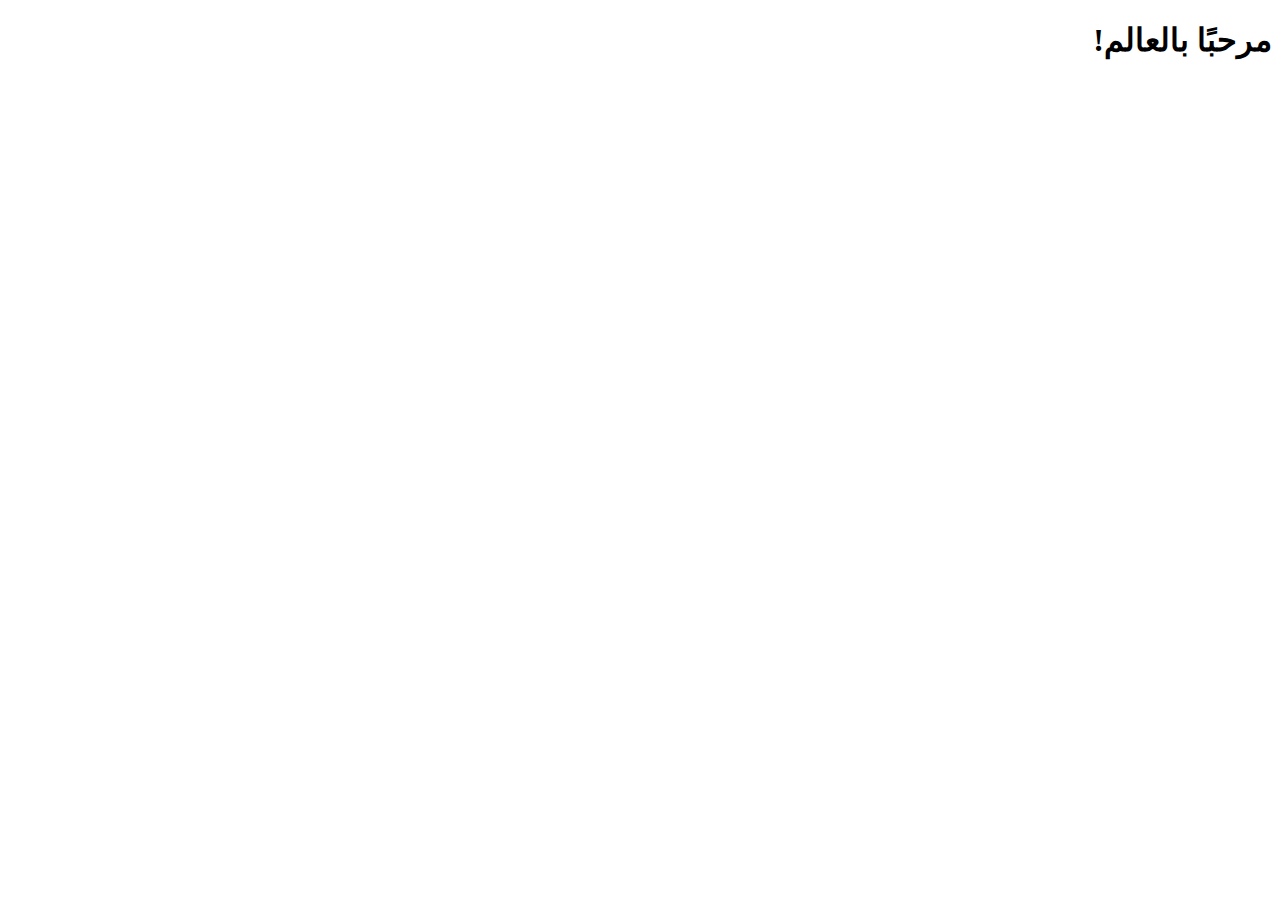
==== index.html @ bf91be65 "Initial commit" ====
<!doctype html>
<html lang="ar" dir="rtl">

<head>
    <!-- Required meta tags -->
    <meta charset="utf-8">
    <meta name="viewport" content="width=device-width, initial-scale=1">

    <!-- Bootstrap CSS -->
    <link rel="stylesheet" href="https://cdn.jsdelivr.net/npm/bootstrap@5.3.1/dist/css/bootstrap.rtl.min.css"
        integrity="sha384-PRrgQVJ8NNHGieOA1grGdCTIt4h21CzJs6SnWH4YMQ6G5F5+IEzOHz67L4SQaF0o" crossorigin="anonymous">

    <title>مرحبًا بالعالم!</title>
</head>

<body>
    <h1>مرحبًا بالعالم!</h1>

    <!-- Optional JavaScript; choose one of the two! -->

    <!-- Option 1: Bootstrap Bundle with Popper -->
    <script src="https://cdn.jsdelivr.net/npm/bootstrap@5.3.1/dist/js/bootstrap.bundle.min.js"
        integrity="sha384-HwwvtgBNo3bZJJLYd8oVXjrBZt8cqVSpeBNS5n7C8IVInixGAoxmnlMuBnhbgrkm"
        crossorigin="anonymous"></script>

    <!-- Option 2: Separate Popper and Bootstrap JS -->
    <!--
    <script src="https://cdn.jsdelivr.net/npm/@popperjs/core@2.11.8/dist/umd/popper.min.js" integrity="sha384-I7E8VVD/ismYTF4hNIPjVp/Zjvgyol6VFvRkX/vR+Vc4jQkC+hVqc2pM8ODewa9r" crossorigin="anonymous"></script>
    <script src="https://cdn.jsdelivr.net/npm/bootstrap@5.3.1/dist/js/bootstrap.min.js" integrity="sha384-Rx+T1VzGupg4BHQYs2gCW9It+akI2MM/mndMCy36UVfodzcJcF0GGLxZIzObiEfa" crossorigin="anonymous"></script>
    -->
</body>

</html>
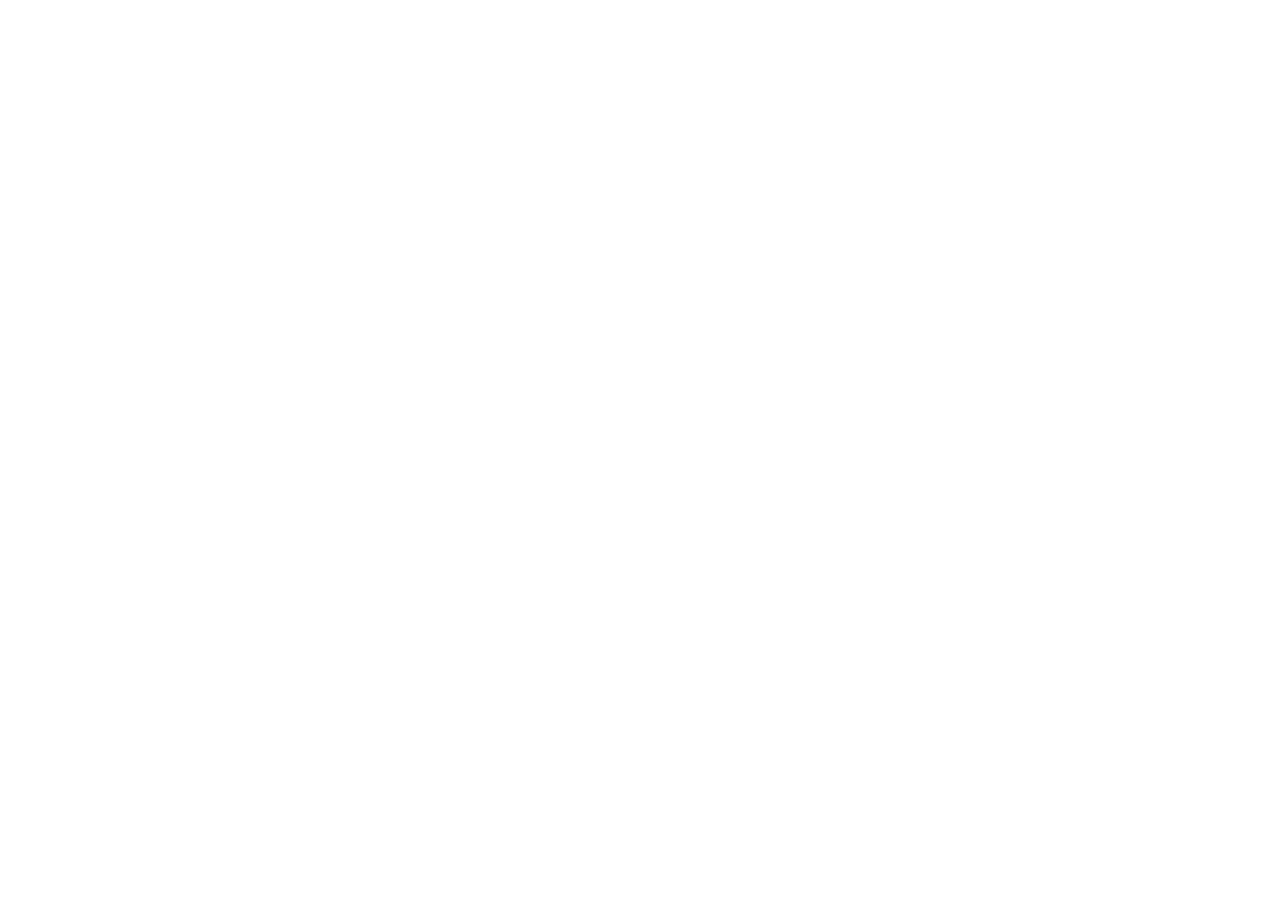
==== commit 35f7dd7f: "Update index.html" ====
--- a/index.html
+++ b/index.html
@@ -10,24 +10,13 @@
     <link rel="stylesheet" href="https://cdn.jsdelivr.net/npm/bootstrap@5.3.1/dist/css/bootstrap.rtl.min.css"
         integrity="sha384-PRrgQVJ8NNHGieOA1grGdCTIt4h21CzJs6SnWH4YMQ6G5F5+IEzOHz67L4SQaF0o" crossorigin="anonymous">
 
-    <title>مرحبًا بالعالم!</title>
+    <title>Korsatko</title>
 </head>
 
 <body>
-    <h1>مرحبًا بالعالم!</h1>
-
-    <!-- Optional JavaScript; choose one of the two! -->
-
-    <!-- Option 1: Bootstrap Bundle with Popper -->
     <script src="https://cdn.jsdelivr.net/npm/bootstrap@5.3.1/dist/js/bootstrap.bundle.min.js"
         integrity="sha384-HwwvtgBNo3bZJJLYd8oVXjrBZt8cqVSpeBNS5n7C8IVInixGAoxmnlMuBnhbgrkm"
         crossorigin="anonymous"></script>
-
-    <!-- Option 2: Separate Popper and Bootstrap JS -->
-    <!--
-    <script src="https://cdn.jsdelivr.net/npm/@popperjs/core@2.11.8/dist/umd/popper.min.js" integrity="sha384-I7E8VVD/ismYTF4hNIPjVp/Zjvgyol6VFvRkX/vR+Vc4jQkC+hVqc2pM8ODewa9r" crossorigin="anonymous"></script>
-    <script src="https://cdn.jsdelivr.net/npm/bootstrap@5.3.1/dist/js/bootstrap.min.js" integrity="sha384-Rx+T1VzGupg4BHQYs2gCW9It+akI2MM/mndMCy36UVfodzcJcF0GGLxZIzObiEfa" crossorigin="anonymous"></script>
-    -->
 </body>
 
 </html>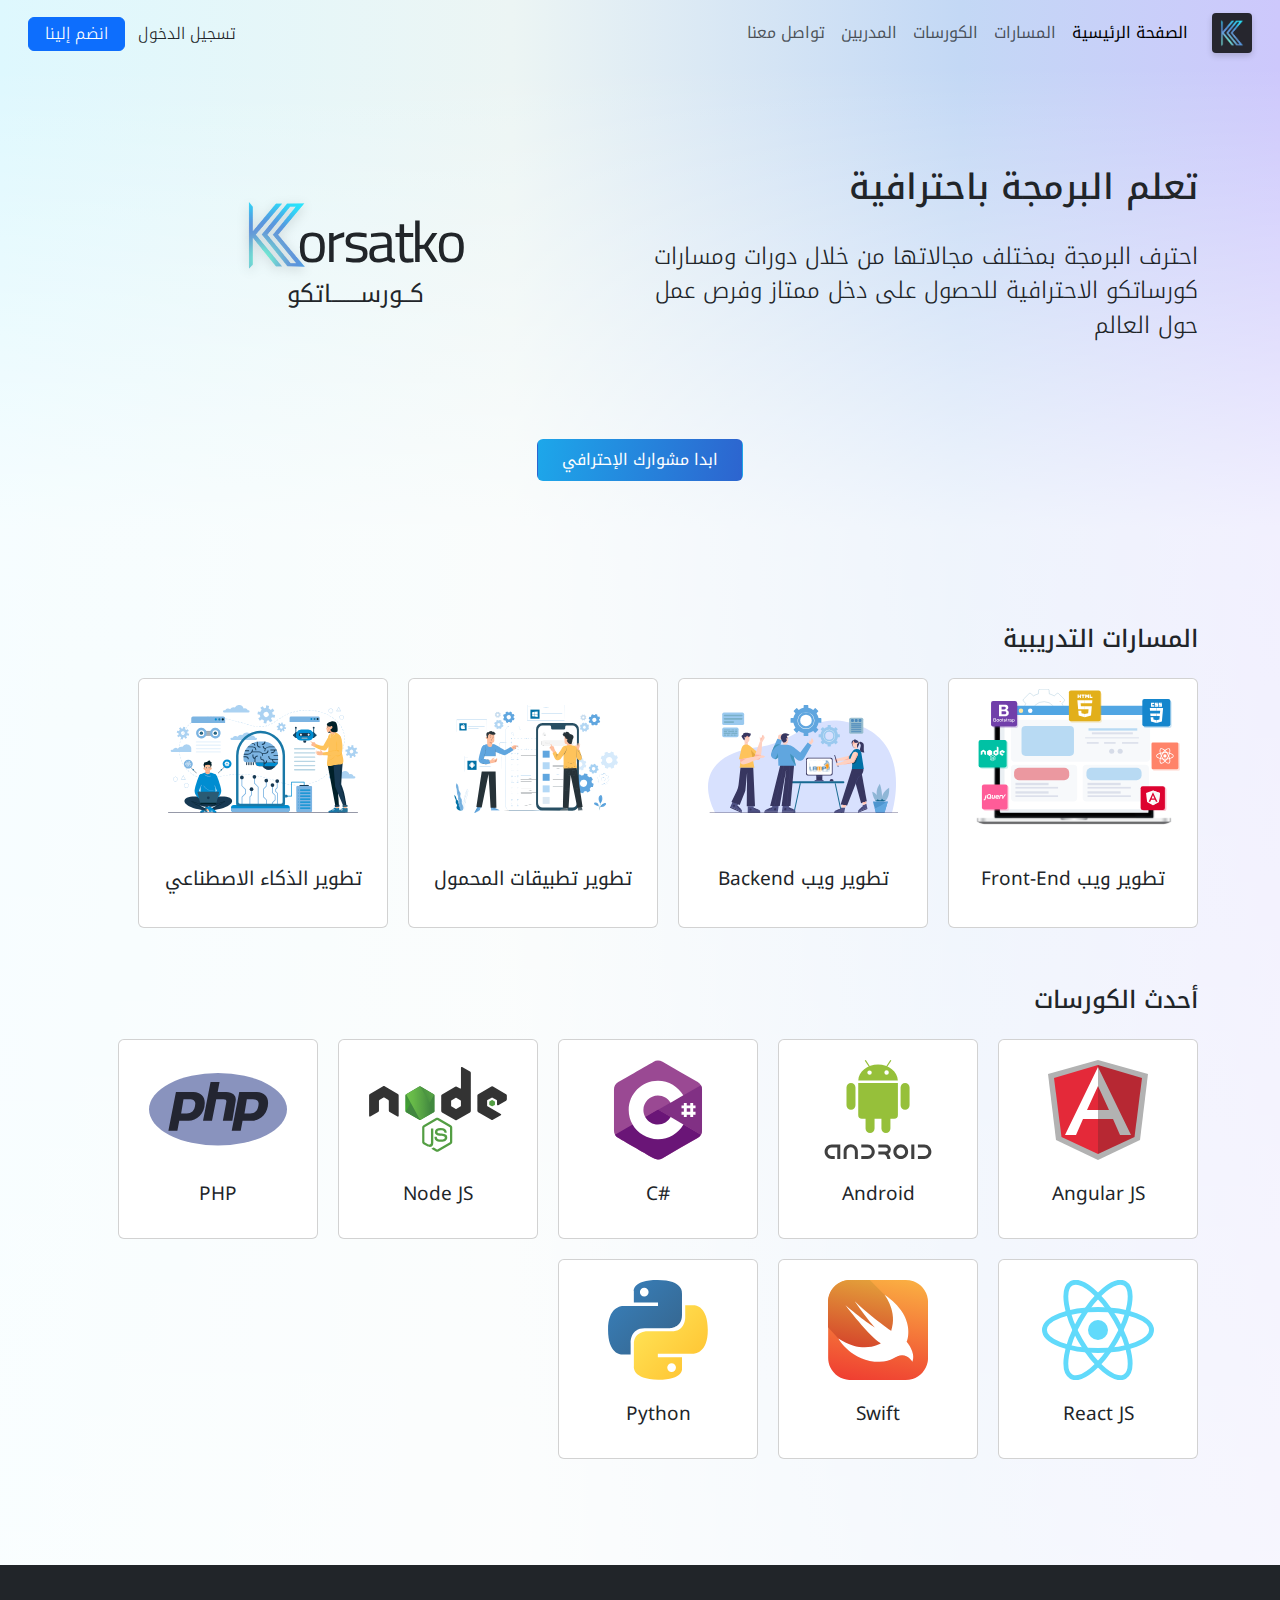
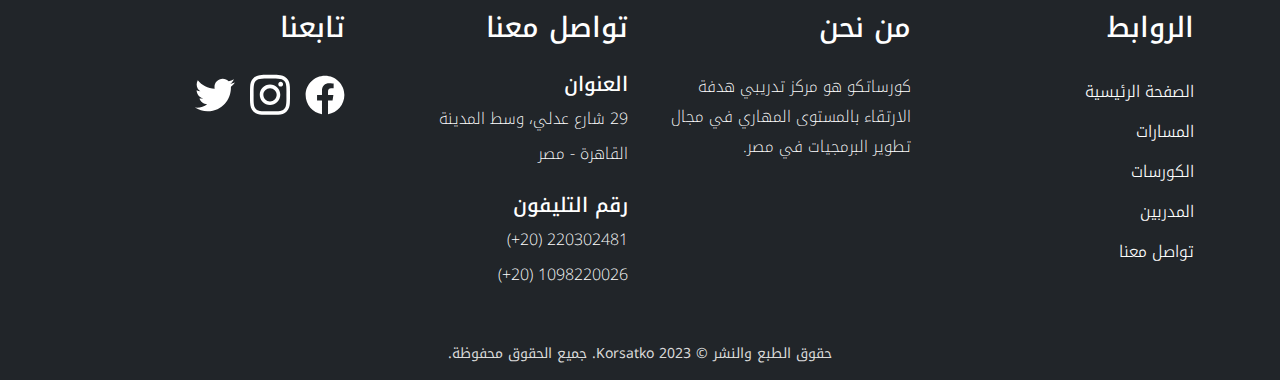
==== commit 5e7f37cc: "Landing page" ====
--- a/index.html
+++ b/index.html
@@ -2,21 +2,360 @@
 <html lang="ar" dir="rtl">
 
 <head>
-    <!-- Required meta tags -->
     <meta charset="utf-8">
     <meta name="viewport" content="width=device-width, initial-scale=1">
 
+    <!-- Google Fonts -->
+    <link rel="preconnect" href="https://fonts.googleapis.com">
+    <link rel="preconnect" href="https://fonts.gstatic.com" crossorigin>
+    <link
+        href="https://fonts.googleapis.com/css2?family=Cairo&family=Noto+Kufi+Arabic:wght@100;200;300;400;500;600;700;800;900&display=swap"
+        rel="stylesheet">
     <!-- Bootstrap CSS -->
-    <link rel="stylesheet" href="https://cdn.jsdelivr.net/npm/bootstrap@5.3.1/dist/css/bootstrap.rtl.min.css"
-        integrity="sha384-PRrgQVJ8NNHGieOA1grGdCTIt4h21CzJs6SnWH4YMQ6G5F5+IEzOHz67L4SQaF0o" crossorigin="anonymous">
+    <link rel="stylesheet" href="/css/bootstrap.rtl.min.css">
+    <!-- FontAwesome -->
+    <link rel="stylesheet" href="/plugins/fontawesome6/css/fontawesome.min.css">
+    <link rel="stylesheet" href="/plugins/fontawesome6/css/regular.min.css">
+    <link rel="stylesheet" href="/plugins/fontawesome6/css/solid.min.css">
+
+    <!-- Website CSS -->
+    <link rel="stylesheet" href="/css/style.css">
 
     <title>Korsatko</title>
 </head>
 
 <body>
-    <script src="https://cdn.jsdelivr.net/npm/bootstrap@5.3.1/dist/js/bootstrap.bundle.min.js"
-        integrity="sha384-HwwvtgBNo3bZJJLYd8oVXjrBZt8cqVSpeBNS5n7C8IVInixGAoxmnlMuBnhbgrkm"
-        crossorigin="anonymous"></script>
+    <nav class="navbar navbar-expand-md mx-sm-3">
+        <div class="d-flex w-100 justify-content-between container-fluid">
+            <a href="/" class="navbar-brand">
+                <div class="brand-container drop-shadow">
+                    <img src="/img/k-logo-t.png" alt="Korsatko" height="28">
+                </div>
+            </a>
+
+            <button class="navbar-toggler" type="button" data-bs-toggle="collapse" data-bs-target="#mainNav">
+                <i class="fa-solid fa-bars"></i>
+            </button>
+
+            <div class="collapse navbar-collapse me-auto mb-2 mb-md-0" id="mainNav">
+                <div class="w-100 d-md-flex justify-content-between">
+                    <div class="">
+                        <ul class="navbar-nav">
+                            <li class="nav-item">
+                                <a href="/" class="nav-link active">الصفحة الرئيسية</a>
+                            </li>
+
+                            <li class="nav-item">
+                                <a href="#" class="nav-link">المسارات</a>
+                            </li>
+                            <li class="nav-item">
+                                <a href="#" class="nav-link">الكورسات</a>
+                            </li>
+                            <li class="nav-item">
+                                <a href="#" class="nav-link">المدربين</a>
+                            </li>
+                            <li class="nav-item">
+                                <a href="#" class="nav-link">تواصل معنا</a>
+                            </li>
+                        </ul>
+                    </div>
+
+                    <div class="d-block">
+                        <div class="pt-md-1 pt-4 d-flex justify-content-center justify-content-md-end">
+                            <a href="#" class="btn py-2 py-md-1 fw-light">
+                                تسجيل الدخول
+                            </a>
+
+                            <a href="#" class="btn btn-primary fw-light py-2 px-3 py-md-1 px-md-3">
+                                انضم إلينا
+                            </a>
+                        </div>
+                    </div>
+                </div>
+            </div>
+        </div>
+    </nav>
+
+    <div class="content-wrapper">
+        <div class="fading-bg">
+            <div class="container pt-0 pt-md-5 pb-5">
+                <div class="row py-5 flex-column-reverse flex-md-row">
+                    <div class="col-12 col-md-6 hero-text">
+                        <div class="heading text-center text-md-start mt-5 mt-md-0">
+                            تعلم البرمجة باحترافية
+                        </div>
+                        <div class="subheading">
+                            احترف البرمجة بمختلف مجالاتها من خلال دورات ومسارات كورساتكو الاحترافية للحصول على دخل ممتاز
+                            وفرص عمل حول العالم
+                        </div>
+                    </div>
+
+                    <div class="col-12 col-md-6 hero-image">
+                        <div class="brand-full">
+                            <div class="top">
+                                <img src="/img/k-logo-t.png">
+                                <span>orsatko</span>
+                            </div>
+                            <div class="bottom">
+                                كــورســـــــاتكو
+                            </div>
+                        </div>
+                    </div>
+                </div>
+
+                <div class="row mt-sm-5">
+                    <div class="hero-call-to-action">
+                        <a href="#" class="btn bg-primary-gradient glow-on-hover">
+                            ابدا مشوارك الإحترافي
+                        </a>
+                    </div>
+                </div>
+            </div>
+        </div>
+
+        <div class="fading-bg">
+            <div class="container py-5">
+                <div class="mt-5 mb-4">
+                    <h4>المسارات التدريبية</h4>
+                </div>
+
+                <div class="cards-container mb-5">
+                    <a href="#" class="card card-fixed scale-on-hover">
+                        <div class="card-image">
+                            <img src="/img/tracks/frontend.svg" alt="Frontend">
+                        </div>
+
+                        <div class="card-body">
+                            <div class="card-title">
+                                تطوير ويب Front-End
+                            </div>
+                        </div>
+                    </a>
+
+                    <a href="#" class="card card-fixed scale-on-hover">
+                        <div class="card-image">
+                            <img src="/img/tracks/backend.svg" alt="Frontend" class="p-3">
+                        </div>
+
+                        <div class="card-body">
+                            <div class="card-title">
+                                تطوير ويب Backend
+                            </div>
+                        </div>
+                    </a>
+
+                    <a href="#" class="card card-fixed scale-on-hover">
+                        <div class="card-image">
+                            <img src="/img/tracks/mobile.svg" alt="Frontend" class="p-3">
+                        </div>
+
+                        <div class="card-body">
+                            <div class="card-title">
+                                تطوير تطبيقات المحمول
+                            </div>
+                        </div>
+                    </a>
+
+                    <a href="#" class="card card-fixed scale-on-hover">
+                        <div class="card-image">
+                            <img src="/img/tracks/ai.svg" alt="Frontend" class="p-3">
+                        </div>
+
+                        <div class="card-body">
+                            <div class="card-title">
+                                تطوير الذكاء الاصطناعي
+                            </div>
+                        </div>
+                    </a>
+                </div>
+
+
+                <div class="mt-5 mb-4">
+                    <h4>أحدث الكورسات</h4>
+                </div>
+
+                <div class="cards-container small mb-5">
+                    <a href="#" class="card card-fixed small scale-on-hover">
+                        <div class="card-image">
+                            <img src="/img/courses/angular.svg" alt="Frontend">
+                        </div>
+
+                        <div class="card-body">
+                            <div class="card-title">
+                                Angular JS
+                            </div>
+                        </div>
+                    </a>
+
+                    <a href="#" class="card card-fixed small scale-on-hover">
+                        <div class="card-image">
+                            <img src="/img/courses/android.svg" alt="Frontend">
+                        </div>
+
+                        <div class="card-body">
+                            <div class="card-title">
+                                Android
+                            </div>
+                        </div>
+                    </a>
+
+                    <a href="#" class="card card-fixed small scale-on-hover">
+                        <div class="card-image">
+                            <img src="/img/courses/c_sharp.svg" alt="Frontend">
+                        </div>
+
+                        <div class="card-body">
+                            <div class="card-title" style="direction: ltr;">
+                                C#
+                            </div>
+                        </div>
+                    </a>
+
+                    <a href="#" class="card card-fixed small scale-on-hover">
+                        <div class="card-image">
+                            <img src="/img/courses/node-js.svg" alt="Frontend">
+                        </div>
+
+                        <div class="card-body">
+                            <div class="card-title">
+                                Node JS
+                            </div>
+                        </div>
+                    </a>
+
+                    <a href="#" class="card card-fixed small scale-on-hover">
+                        <div class="card-image">
+                            <img src="/img/courses/php.svg" alt="Frontend">
+                        </div>
+
+                        <div class="card-body">
+                            <div class="card-title">
+                                PHP
+                            </div>
+                        </div>
+                    </a>
+
+                    <a href="#" class="card card-fixed small scale-on-hover">
+                        <div class="card-image">
+                            <img src="/img/courses/react.svg" alt="Frontend">
+                        </div>
+
+                        <div class="card-body">
+                            <div class="card-title">
+                                React JS
+                            </div>
+                        </div>
+                    </a>
+
+                    <a href="#" class="card card-fixed small scale-on-hover">
+                        <div class="card-image">
+                            <img src="/img/courses/swift.svg" alt="Frontend">
+                        </div>
+
+                        <div class="card-body">
+                            <div class="card-title">
+                                Swift
+                            </div>
+                        </div>
+                    </a>
+
+                    <a href="#" class="card card-fixed small scale-on-hover">
+                        <div class="card-image">
+                            <img src="/img/courses/python.svg" alt="Frontend">
+                        </div>
+
+                        <div class="card-body">
+                            <div class="card-title">
+                                Python
+                            </div>
+                        </div>
+                    </a>
+
+                </div>
+            </div>
+        </div>
+    </div>
+
+    <footer class="footer text-bg-dark">
+        <div class="container p-sm-3">
+            <div class="row">
+                <div class="col-12 col-sm-3">
+                    <h3>الروابط</h3>
+
+                    <ul class="nav flex-column">
+                        <li class="nav-item">
+                            <a href="/" class="nav-link white">الصفحة الرئيسية</a>
+                        </li>
+
+                        <li class="nav-item">
+                            <a href="#" class="nav-link white">المسارات</a>
+                        </li>
+                        <li class="nav-item">
+                            <a href="#" class="nav-link white">الكورسات</a>
+                        </li>
+                        <li class="nav-item">
+                            <a href="#" class="nav-link white">المدربين</a>
+                        </li>
+                        <li class="nav-item">
+                            <a href="#" class="nav-link white">تواصل معنا</a>
+                        </li>
+                    </ul>
+                </div>
+
+                <div class="col-12 col-sm-3">
+                    <h3>من نحن</h3>
+                    <p>
+                        كورساتكو هو مركز تدريبي هدفة الارتقاء بالمستوى المهاري في مجال تطوير البرمجيات في مصر.
+                    </p>
+                </div>
+
+                <div class="col-12 col-sm-3">
+                    <h3>تواصل معنا</h3>
+
+                    <h5>العنوان</h5>
+
+                    <p>29 شارع عدلي، وسط المدينة</p>
+                    <p>القاهرة - مصر</p>
+
+                    <h5 class="mt-4">رقم التليفون</h5>
+
+                    <p class="ltr-right">(+20) 220302481</p>
+                    <p class="ltr-right">(+20) 1098220026</p>
+                </div>
+
+                <div class="col-12 col-sm-3">
+                    <h3>تابعنا</h3>
+
+                    <div class="icons">
+                        <a href="#">
+                            <svg xmlns="http://www.w3.org/2000/svg" fill="#ffffff" viewBox="0 0 512 512">
+                                <path
+                                    d="M504 256C504 119 393 8 256 8S8 119 8 256c0 123.78 90.69 226.38 209.25 245V327.69h-63V256h63v-54.64c0-62.15 37-96.48 93.67-96.48 27.14 0 55.52 4.84 55.52 4.84v61h-31.28c-30.8 0-40.41 19.12-40.41 38.73V256h68.78l-11 71.69h-57.78V501C413.31 482.38 504 379.78 504 256z" />
+                            </svg>
+                        </a>
+                        <a href="#">
+                            <svg xmlns="http://www.w3.org/2000/svg" fill="#ffffff" viewBox="0 0 448 512">
+                                <path
+                                    d="M224.1 141c-63.6 0-114.9 51.3-114.9 114.9s51.3 114.9 114.9 114.9S339 319.5 339 255.9 287.7 141 224.1 141zm0 189.6c-41.1 0-74.7-33.5-74.7-74.7s33.5-74.7 74.7-74.7 74.7 33.5 74.7 74.7-33.6 74.7-74.7 74.7zm146.4-194.3c0 14.9-12 26.8-26.8 26.8-14.9 0-26.8-12-26.8-26.8s12-26.8 26.8-26.8 26.8 12 26.8 26.8zm76.1 27.2c-1.7-35.9-9.9-67.7-36.2-93.9-26.2-26.2-58-34.4-93.9-36.2-37-2.1-147.9-2.1-184.9 0-35.8 1.7-67.6 9.9-93.9 36.1s-34.4 58-36.2 93.9c-2.1 37-2.1 147.9 0 184.9 1.7 35.9 9.9 67.7 36.2 93.9s58 34.4 93.9 36.2c37 2.1 147.9 2.1 184.9 0 35.9-1.7 67.7-9.9 93.9-36.2 26.2-26.2 34.4-58 36.2-93.9 2.1-37 2.1-147.8 0-184.8zM398.8 388c-7.8 19.6-22.9 34.7-42.6 42.6-29.5 11.7-99.5 9-132.1 9s-102.7 2.6-132.1-9c-19.6-7.8-34.7-22.9-42.6-42.6-11.7-29.5-9-99.5-9-132.1s-2.6-102.7 9-132.1c7.8-19.6 22.9-34.7 42.6-42.6 29.5-11.7 99.5-9 132.1-9s102.7-2.6 132.1 9c19.6 7.8 34.7 22.9 42.6 42.6 11.7 29.5 9 99.5 9 132.1s2.7 102.7-9 132.1z" />
+                            </svg>
+                        </a>
+                        <a href="#">
+                            <svg xmlns="http://www.w3.org/2000/svg" fill="#ffffff" viewBox="0 0 512 512">
+                                <path
+                                    d="M459.37 151.716c.325 4.548.325 9.097.325 13.645 0 138.72-105.583 298.558-298.558 298.558-59.452 0-114.68-17.219-161.137-47.106 8.447.974 16.568 1.299 25.34 1.299 49.055 0 94.213-16.568 130.274-44.832-46.132-.975-84.792-31.188-98.112-72.772 6.498.974 12.995 1.624 19.818 1.624 9.421 0 18.843-1.3 27.614-3.573-48.081-9.747-84.143-51.98-84.143-102.985v-1.299c13.969 7.797 30.214 12.67 47.431 13.319-28.264-18.843-46.781-51.005-46.781-87.391 0-19.492 5.197-37.36 14.294-52.954 51.655 63.675 129.3 105.258 216.365 109.807-1.624-7.797-2.599-15.918-2.599-24.04 0-57.828 46.782-104.934 104.934-104.934 30.213 0 57.502 12.67 76.67 33.137 23.715-4.548 46.456-13.32 66.599-25.34-7.798 24.366-24.366 44.833-46.132 57.827 21.117-2.273 41.584-8.122 60.426-16.243-14.292 20.791-32.161 39.308-52.628 54.253z" />
+                            </svg>
+                        </a>
+                    </div>
+                </div>
+            </div>
+            
+            <div class="text-center mt-5 copy-notice">
+                حقوق الطبع والنشر © 2023 Korsatko. جميع الحقوق محفوظة.
+            </div>
+        </div>
+    </footer>
+
+    <script src="/js/bootstrap.bundle.min.js"></script>
 </body>
 
 </html>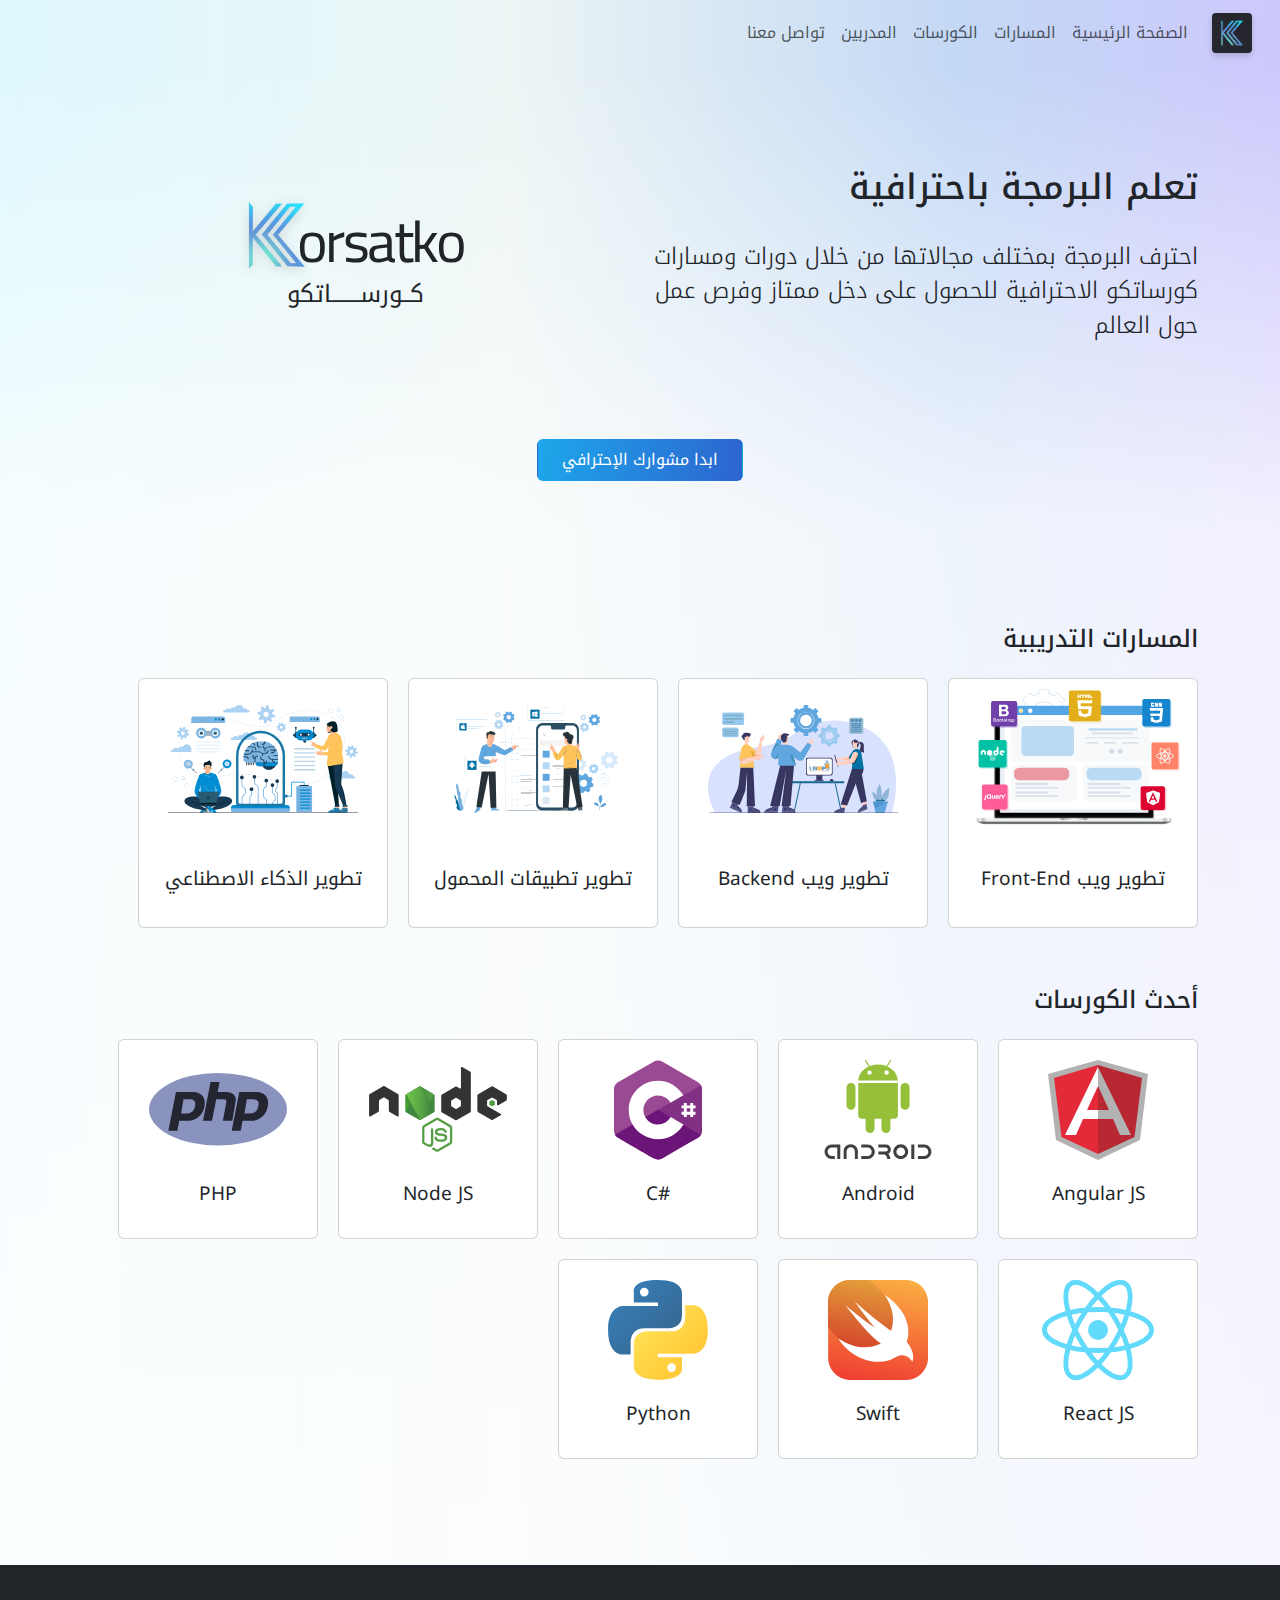
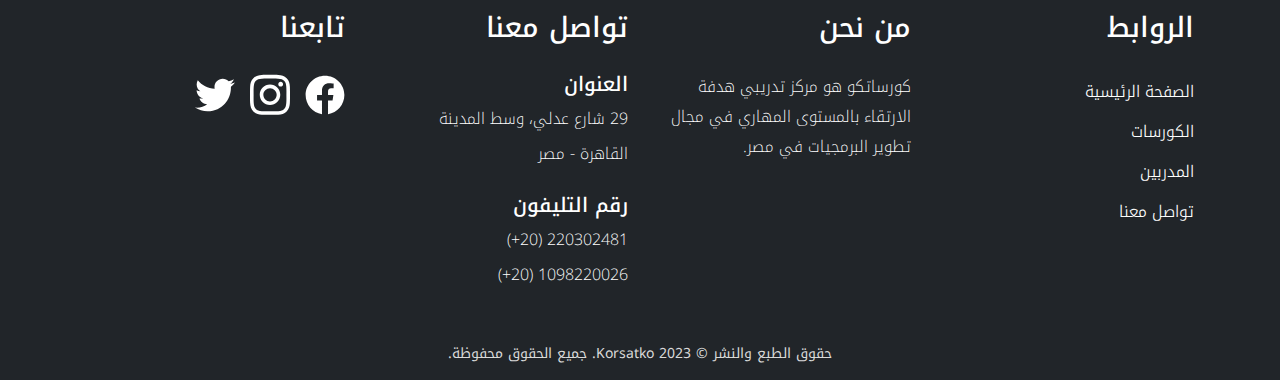
==== commit 7b0e7833: "Added logged in sidebar" ====
--- a/index.html
+++ b/index.html
@@ -36,13 +36,13 @@
             <button class="navbar-toggler" type="button" data-bs-toggle="collapse" data-bs-target="#mainNav">
                 <i class="fa-solid fa-bars"></i>
             </button>
-
+            
             <div class="collapse navbar-collapse me-auto mb-2 mb-md-0" id="mainNav">
                 <div class="w-100 d-md-flex justify-content-between">
                     <div class="">
                         <ul class="navbar-nav">
                             <li class="nav-item">
-                                <a href="/" class="nav-link active">الصفحة الرئيسية</a>
+                                <a href="/" class="nav-link">الصفحة الرئيسية</a>
                             </li>
 
                             <li class="nav-item">
@@ -58,18 +58,6 @@
                                 <a href="#" class="nav-link">تواصل معنا</a>
                             </li>
                         </ul>
-                    </div>
-
-                    <div class="d-block">
-                        <div class="pt-md-1 pt-4 d-flex justify-content-center justify-content-md-end">
-                            <a href="#" class="btn py-2 py-md-1 fw-light">
-                                تسجيل الدخول
-                            </a>
-
-                            <a href="#" class="btn btn-primary fw-light py-2 px-3 py-md-1 px-md-3">
-                                انضم إلينا
-                            </a>
-                        </div>
                     </div>
                 </div>
             </div>
@@ -112,7 +100,7 @@
                 </div>
             </div>
         </div>
-
+        
         <div class="fading-bg">
             <div class="container py-5">
                 <div class="mt-5 mb-4">
@@ -258,7 +246,7 @@
                             </div>
                         </div>
                     </a>
-
+                    
                     <a href="#" class="card card-fixed small scale-on-hover">
                         <div class="card-image">
                             <img src="/img/courses/python.svg" alt="Frontend">
@@ -270,7 +258,6 @@
                             </div>
                         </div>
                     </a>
-
                 </div>
             </div>
         </div>
@@ -287,9 +274,6 @@
                             <a href="/" class="nav-link white">الصفحة الرئيسية</a>
                         </li>
 
-                        <li class="nav-item">
-                            <a href="#" class="nav-link white">المسارات</a>
-                        </li>
                         <li class="nav-item">
                             <a href="#" class="nav-link white">الكورسات</a>
                         </li>
--- a/css/style.css
+++ b/css/style.css
@@ -246,4 +246,89 @@
 
 .glow-on-hover:hover {
     filter: brightness(1.1);
-}+}
+
+
+/* Login */
+
+.nav-login-button {
+    background-color: transparent;
+    border: none;
+    margin-right: 25px;
+}
+
+.nav-login-button.active {
+    background-color: #0000000a;
+}
+
+.login-page-card {
+    background-color: white;
+    padding: 30px;
+    max-width: 380px;
+    border-radius: 6px;
+    box-shadow: 5px 10px 15px rgba(0, 0, 0, 0.10);
+    margin: 50px auto;
+}
+
+.login-page-header {
+    text-align: center;
+    font-size: 24px;
+    font-weight: 700;
+    margin-bottom: 20px;
+}
+
+
+/* Course */
+
+.thumbnail {
+    width: 150px;
+    height: 150px;
+    object-fit: cover;
+}
+
+@media screen and (max-width: 768px) {
+    .thumbnail {
+        width: 70px;
+        height: 70px;
+    }
+}
+
+.max-width-1 {
+    max-width: 500px;
+}
+
+.max-height-5 {
+    max-height: 26px;
+}
+
+.color-dark-blue {
+    color: rgb(26, 68, 78);
+}
+
+/* Logged In Sidebar */
+
+.wrapper {
+    display: flex;
+    flex-direction: row-reverse;
+}
+
+.page-wrapper {
+    flex-grow: 1;
+}
+
+:root {
+    --sidebar-width: 75px;
+    --profile-width: 50px;
+}
+
+.sidebar-wrapper + .page-wrapper {
+    margin-left: var(--sidebar-width) !important;
+}
+
+.sidebar {
+    position: fixed;
+    top: 0;
+    left: 0;
+    width: var(--sidebar-width);
+    height: 100vh;
+    display: flex;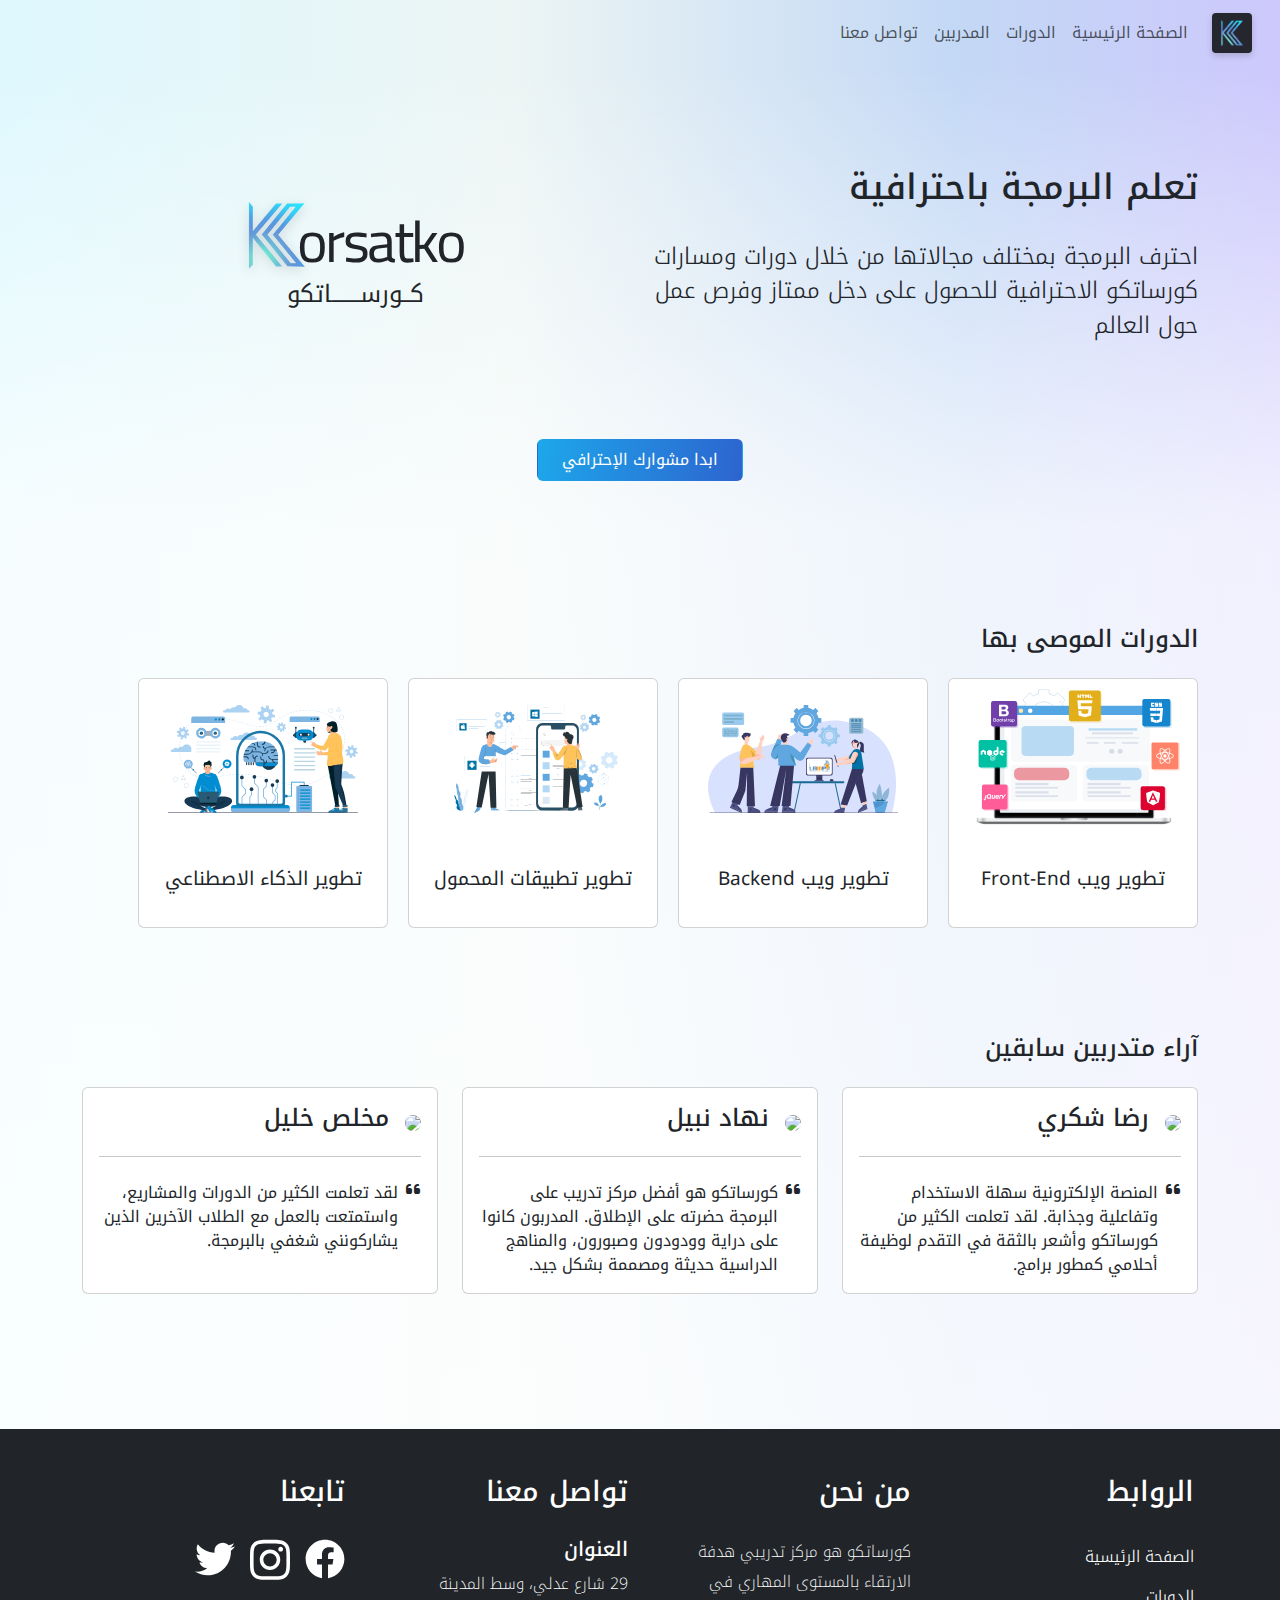
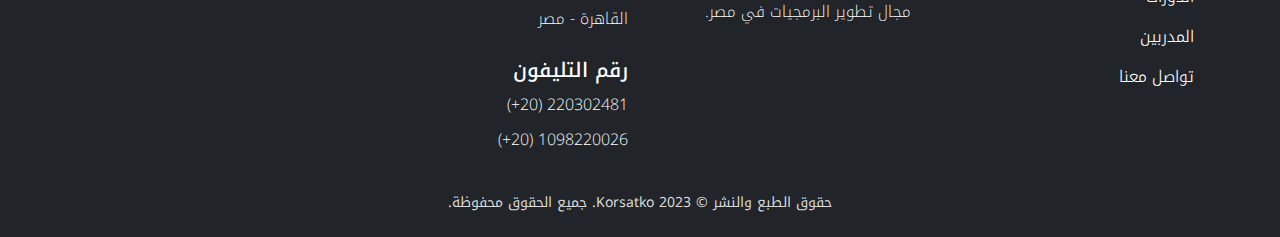
==== commit 71538813: "Added student quotes in Home" ====
--- a/index.html
+++ b/index.html
@@ -36,7 +36,7 @@
             <button class="navbar-toggler" type="button" data-bs-toggle="collapse" data-bs-target="#mainNav">
                 <i class="fa-solid fa-bars"></i>
             </button>
-            
+
             <div class="collapse navbar-collapse me-auto mb-2 mb-md-0" id="mainNav">
                 <div class="w-100 d-md-flex justify-content-between">
                     <div class="">
@@ -44,12 +44,8 @@
                             <li class="nav-item">
                                 <a href="/" class="nav-link">الصفحة الرئيسية</a>
                             </li>
-
                             <li class="nav-item">
-                                <a href="#" class="nav-link">المسارات</a>
-                            </li>
-                            <li class="nav-item">
-                                <a href="#" class="nav-link">الكورسات</a>
+                                <a href="#" class="nav-link">الدورات</a>
                             </li>
                             <li class="nav-item">
                                 <a href="#" class="nav-link">المدربين</a>
@@ -100,11 +96,11 @@
                 </div>
             </div>
         </div>
-        
-        <div class="fading-bg">
+
+        <div class="fading-bg pb-5">
             <div class="container py-5">
                 <div class="mt-5 mb-4">
-                    <h4>المسارات التدريبية</h4>
+                    <h4>الدورات الموصى بها</h4>
                 </div>
 
                 <div class="cards-container mb-5">
@@ -158,124 +154,100 @@
                 </div>
 
 
-                <div class="mt-5 mb-4">
-                    <h4>أحدث الكورسات</h4>
-                </div>
-
-                <div class="cards-container small mb-5">
-                    <a href="#" class="card card-fixed small scale-on-hover">
-                        <div class="card-image">
-                            <img src="/img/courses/angular.svg" alt="Frontend">
-                        </div>
-
-                        <div class="card-body">
-                            <div class="card-title">
-                                Angular JS
-                            </div>
-                        </div>
-                    </a>
-
-                    <a href="#" class="card card-fixed small scale-on-hover">
-                        <div class="card-image">
-                            <img src="/img/courses/android.svg" alt="Frontend">
-                        </div>
-
-                        <div class="card-body">
-                            <div class="card-title">
-                                Android
-                            </div>
-                        </div>
-                    </a>
-
-                    <a href="#" class="card card-fixed small scale-on-hover">
-                        <div class="card-image">
-                            <img src="/img/courses/c_sharp.svg" alt="Frontend">
-                        </div>
-
-                        <div class="card-body">
-                            <div class="card-title" style="direction: ltr;">
-                                C#
-                            </div>
-                        </div>
-                    </a>
-
-                    <a href="#" class="card card-fixed small scale-on-hover">
-                        <div class="card-image">
-                            <img src="/img/courses/node-js.svg" alt="Frontend">
-                        </div>
-
-                        <div class="card-body">
-                            <div class="card-title">
-                                Node JS
-                            </div>
-                        </div>
-                    </a>
-
-                    <a href="#" class="card card-fixed small scale-on-hover">
-                        <div class="card-image">
-                            <img src="/img/courses/php.svg" alt="Frontend">
-                        </div>
-
-                        <div class="card-body">
-                            <div class="card-title">
-                                PHP
-                            </div>
-                        </div>
-                    </a>
-
-                    <a href="#" class="card card-fixed small scale-on-hover">
-                        <div class="card-image">
-                            <img src="/img/courses/react.svg" alt="Frontend">
-                        </div>
-
-                        <div class="card-body">
-                            <div class="card-title">
-                                React JS
-                            </div>
-                        </div>
-                    </a>
-
-                    <a href="#" class="card card-fixed small scale-on-hover">
-                        <div class="card-image">
-                            <img src="/img/courses/swift.svg" alt="Frontend">
-                        </div>
-
-                        <div class="card-body">
-                            <div class="card-title">
-                                Swift
-                            </div>
-                        </div>
-                    </a>
-                    
-                    <a href="#" class="card card-fixed small scale-on-hover">
-                        <div class="card-image">
-                            <img src="/img/courses/python.svg" alt="Frontend">
-                        </div>
-
-                        <div class="card-body">
-                            <div class="card-title">
-                                Python
-                            </div>
-                        </div>
-                    </a>
+                <div class="mt-5 pt-5 mb-4">
+                    <h4>آراء متدربين سابقين</h4>
+                </div>
+
+                <div class="row">
+                    <div class="col-md-4 mb-5 mb-md-0 d-flex align-items-stretch">
+                        <div class="card">
+                            <div class="card-body">
+                                <div class="d-flex align-items-center">
+                                    <div class="avatar">
+                                        <img src="https://mdbcdn.b-cdn.net/img/Photos/Avatars/img%20(1).webp"
+                                            class="rounded-circle img-fluid" />
+                                    </div>
+
+                                    <h4 class="ms-3">رضا شكري</h4>
+                                </div>
+
+                                <hr />
+
+                                <div class="mt-4 d-flex">
+                                    <i class="fas fa-quote-left pe-2"></i>
+
+                                    <span class="">
+                                        المنصة الإلكترونية سهلة الاستخدام وتفاعلية وجذابة. لقد تعلمت الكثير من كورساتكو
+                                        وأشعر بالثقة في التقدم لوظيفة أحلامي كمطور برامج.
+                                    </span>
+                                </div>
+                            </div>
+                        </div>
+                    </div>
+                    <div class="col-md-4 mb-5 mb-md-0 d-flex align-items-stretch">
+                        <div class="card">
+                            <div class="card-body">
+                                <div class="d-flex align-items-center">
+                                    <div class="avatar">
+                                        <img src="https://mdbcdn.b-cdn.net/img/Photos/Avatars/img%20(2).webp"
+                                            class="rounded-circle img-fluid" />
+                                    </div>
+                                    <h4 class="ms-3">نهاد نبيل</h4>
+                                </div>
+
+                                <hr />
+
+                                <div class="mt-4 d-flex">
+                                    <i class="fas fa-quote-left pe-2"></i>
+
+                                    <span class="text-start">
+                                        كورساتكو هو أفضل مركز تدريب على البرمجة حضرته على الإطلاق. المدربون كانوا على
+                                        دراية وودودون وصبورون، والمناهج الدراسية حديثة ومصممة بشكل جيد.
+                                    </span>
+                                </div>
+                            </div>
+                        </div>
+                    </div>
+                    <div class="col-md-4 mb-0 d-flex align-items-stretch">
+                        <div class="card">
+                            <div class="card-body">
+                                <div class="d-flex align-items-center">
+                                    <div class="avatar">
+                                        <img src="https://mdbcdn.b-cdn.net/img/Photos/Avatars/img%20(9).webp"
+                                            class="rounded-circle img-fluid" />
+                                    </div>
+                                    <h4 class="ms-3">مخلص خليل</h4>
+                                </div>
+                                <hr />
+                                <div class="mt-4 d-flex">
+                                    <i class="fas fa-quote-left pe-2"></i>
+
+                                    <span class="text-start">
+                                        لقد تعلمت الكثير من الدورات والمشاريع، واستمتعت بالعمل مع الطلاب الآخرين الذين
+                                        يشاركونني شغفي بالبرمجة.
+                                    </span>
+                                </div>
+                            </div>
+                        </div>
+                    </div>
                 </div>
             </div>
         </div>
     </div>
 
-    <footer class="footer text-bg-dark">
+    <footer class="footer text-bg-dark text-center text-md-start">
         <div class="container p-sm-3">
             <div class="row">
-                <div class="col-12 col-sm-3">
+                <div class="col-12 col-sm-6 col-md-3 pb-4">
                     <h3>الروابط</h3>
 
-                    <ul class="nav flex-column">
+                    <ul class="nav flex-column align-items-center align-items-md-start">
                         <li class="nav-item">
                             <a href="/" class="nav-link white">الصفحة الرئيسية</a>
                         </li>
 
                         <li class="nav-item">
-                            <a href="#" class="nav-link white">الكورسات</a>
+                            <a href="#" class="nav-link white">الدورات</a>
                         </li>
                         <li class="nav-item">
                             <a href="#" class="nav-link white">المدربين</a>
@@ -286,14 +258,14 @@
                     </ul>
                 </div>
 
-                <div class="col-12 col-sm-3">
+                <div class="col-12 col-sm-6 col-md-3 pb-4">
                     <h3>من نحن</h3>
-                    <p>
+                    <p class="col-8 col-sm-10 mx-auto mx-md-0 text-start">
                         كورساتكو هو مركز تدريبي هدفة الارتقاء بالمستوى المهاري في مجال تطوير البرمجيات في مصر.
                     </p>
                 </div>
 
-                <div class="col-12 col-sm-3">
+                <div class="col-12 col-sm-6 col-md-3 pb-4">
                     <h3>تواصل معنا</h3>
 
                     <h5>العنوان</h5>
@@ -303,11 +275,11 @@
 
                     <h5 class="mt-4">رقم التليفون</h5>
 
-                    <p class="ltr-right">(+20) 220302481</p>
-                    <p class="ltr-right">(+20) 1098220026</p>
-                </div>
-
-                <div class="col-12 col-sm-3">
+                    <p class="ltr-right-md">(+20) 220302481</p>
+                    <p class="ltr-right-md">(+20) 1098220026</p>
+                </div>
+
+                <div class="col-12 col-sm-6 col-md-3 pb-4">
                     <h3>تابعنا</h3>
 
                     <div class="icons">
@@ -332,8 +304,8 @@
                     </div>
                 </div>
             </div>
-            
-            <div class="text-center mt-5 copy-notice">
+
+            <div class="text-center my-2 copy-notice">
                 حقوق الطبع والنشر © 2023 Korsatko. جميع الحقوق محفوظة.
             </div>
         </div>
--- a/css/style.css
+++ b/css/style.css
@@ -234,6 +234,13 @@
     text-align: right;
 }
 
+@media screen and (min-width: 768px) {
+    .ltr-right-md {
+        direction: ltr;
+        text-align: right;
+    }
+}
+
 .copy-notice {
     font-weight: 400;
     font-size: 14px;
@@ -331,4 +338,194 @@
     left: 0;
     width: var(--sidebar-width);
     height: 100vh;
-    display: flex;+    display: flex;
+    flex-direction: column;
+    align-items: center;
+    background-color: #D1DCE6;
+    color: #3F3F4D;
+    box-shadow: 0 0 8px rgba(0, 0, 0, 0.08);
+}
+
+.sidebar-item {
+    width: var(--sidebar-width);
+    padding: 8px 0;
+    filter: drop-shadow(0 2px 3px rgba(0, 0, 0, 0.16));
+}
+
+a.sidebar-item {
+    color: inherit;
+    text-decoration: inherit;
+}
+
+a.sidebar-item.active {
+    background-color: rgba(255, 255, 255, 0.5);
+}
+
+a.sidebar-item:hover:not(.active) {
+    background-color: rgba(0, 0, 0, 0.04);
+}
+
+.sidebar-item .title {
+    font-size: 12px;
+}
+
+.sidebar-item .profile {
+    width: var(--profile-width);
+    height: var(--profile-width);
+    border-radius: 25px;
+}
+
+.profile {
+    margin: 10px;
+}
+
+.profile {
+    width: var(--profile-width);
+    height: var(--profile-width);
+    border-radius: calc(var(--profile-width) / 2);
+    box-shadow: 0 3px 6px rgba(0, 0, 0, 0.16);
+}
+
+.profile img {
+    width: var(--profile-width);
+    height: var(--profile-width);
+    border-radius: 25px;
+}
+
+.profile:hover img {
+    filter: brightness(0.97) contrast(0.96);
+}
+
+.profile button {
+    border: none;
+    background: none;
+    padding: 0;
+}
+
+.sidebar-wrapper {
+    z-index: 20;
+}
+
+.page-wrapper {
+    z-index: 10;
+}
+
+.profile .dropdown-menu {
+    position: fixed !important;
+    left: var(--sidebar-width) !important;
+    top: 0 !important;
+    transform: none !important;
+    margin: 8px !important;
+}
+
+.profile .dropdown-menu {
+    padding-top: 0;
+}
+
+.profile .dropdown-header {
+    background-color: #E3EAF0;
+    color: #3F3F4D;
+    font-size: 15px;
+    text-align: center;
+    font-weight: 500;
+    margin-bottom: 4px;
+}
+
+.profile .dropdown-item {
+    color: #3F3F4D;
+    font-size: 14px;
+    padding: 10px 15px;
+}
+
+.profile .dropdown-item i {
+    width: 15px;
+    text-align: left;
+    margin-left: 5px;
+}
+
+@media screen and (max-width: 576px) {
+    :root {
+        --sidebar-width: 50px;
+        --profile-width: 38px;
+    }
+    
+    .sidebar-wrapper + .page-wrapper {
+        margin-bottom: var(--sidebar-width) !important;
+        margin-left: 0 !important;
+    }
+    
+    .sidebar {
+        position: fixed;
+        top: initial;
+        bottom: 0;
+        left: 0;
+        right: 0;
+        height: var(--sidebar-width);
+        width: 100%;
+        flex-direction: row-reverse;
+        align-items: center;
+        justify-content: space-between;
+        padding-right: 8px;
+        background-color: #43444F;
+        color: white;
+    }
+    
+    .sidebar-item {
+        height: var(--sidebar-width);
+        width: initial;
+        padding: 0 12px;
+        display: flex;
+        flex-direction: column;
+        justify-content: center;
+        filter: inherit;
+    }
+    
+    .sidebar .nav {
+        flex-direction: row !important;
+    }
+    
+    .sidebar .icon {
+        display: flex;
+        flex-direction: column;
+        align-items: center;
+        justify-content: center;
+    }
+    
+    .sidebar .icon svg {
+        height: calc(var(--profile-width) - 9px);
+    }
+    
+    .sidebar-item .title {
+        font-size: 9px;
+        font-weight: 500;
+    }
+    
+    a.sidebar-item.active {
+        background-color: rgba(0, 0, 0, 0.16);
+    }
+    
+    a.sidebar-item:hover:not(.active) {
+        background-color: rgba(255, 255, 255, 0.05);
+    }
+    
+    .profile .dropdown-menu {
+        position: fixed !important;
+        bottom: var(--sidebar-width) !important;
+        top: inherit !important;
+        left: 0 !important;
+        transform: none !important;
+        margin: 8px !important;
+    }
+    
+    .profile .dropdown-header {
+        background-color: #7A7C94;
+        color: white;
+        font-size: 15px;
+    }
+}
+
+/* User Quotes */
+
+.avatar img {
+    width: 100px;
+}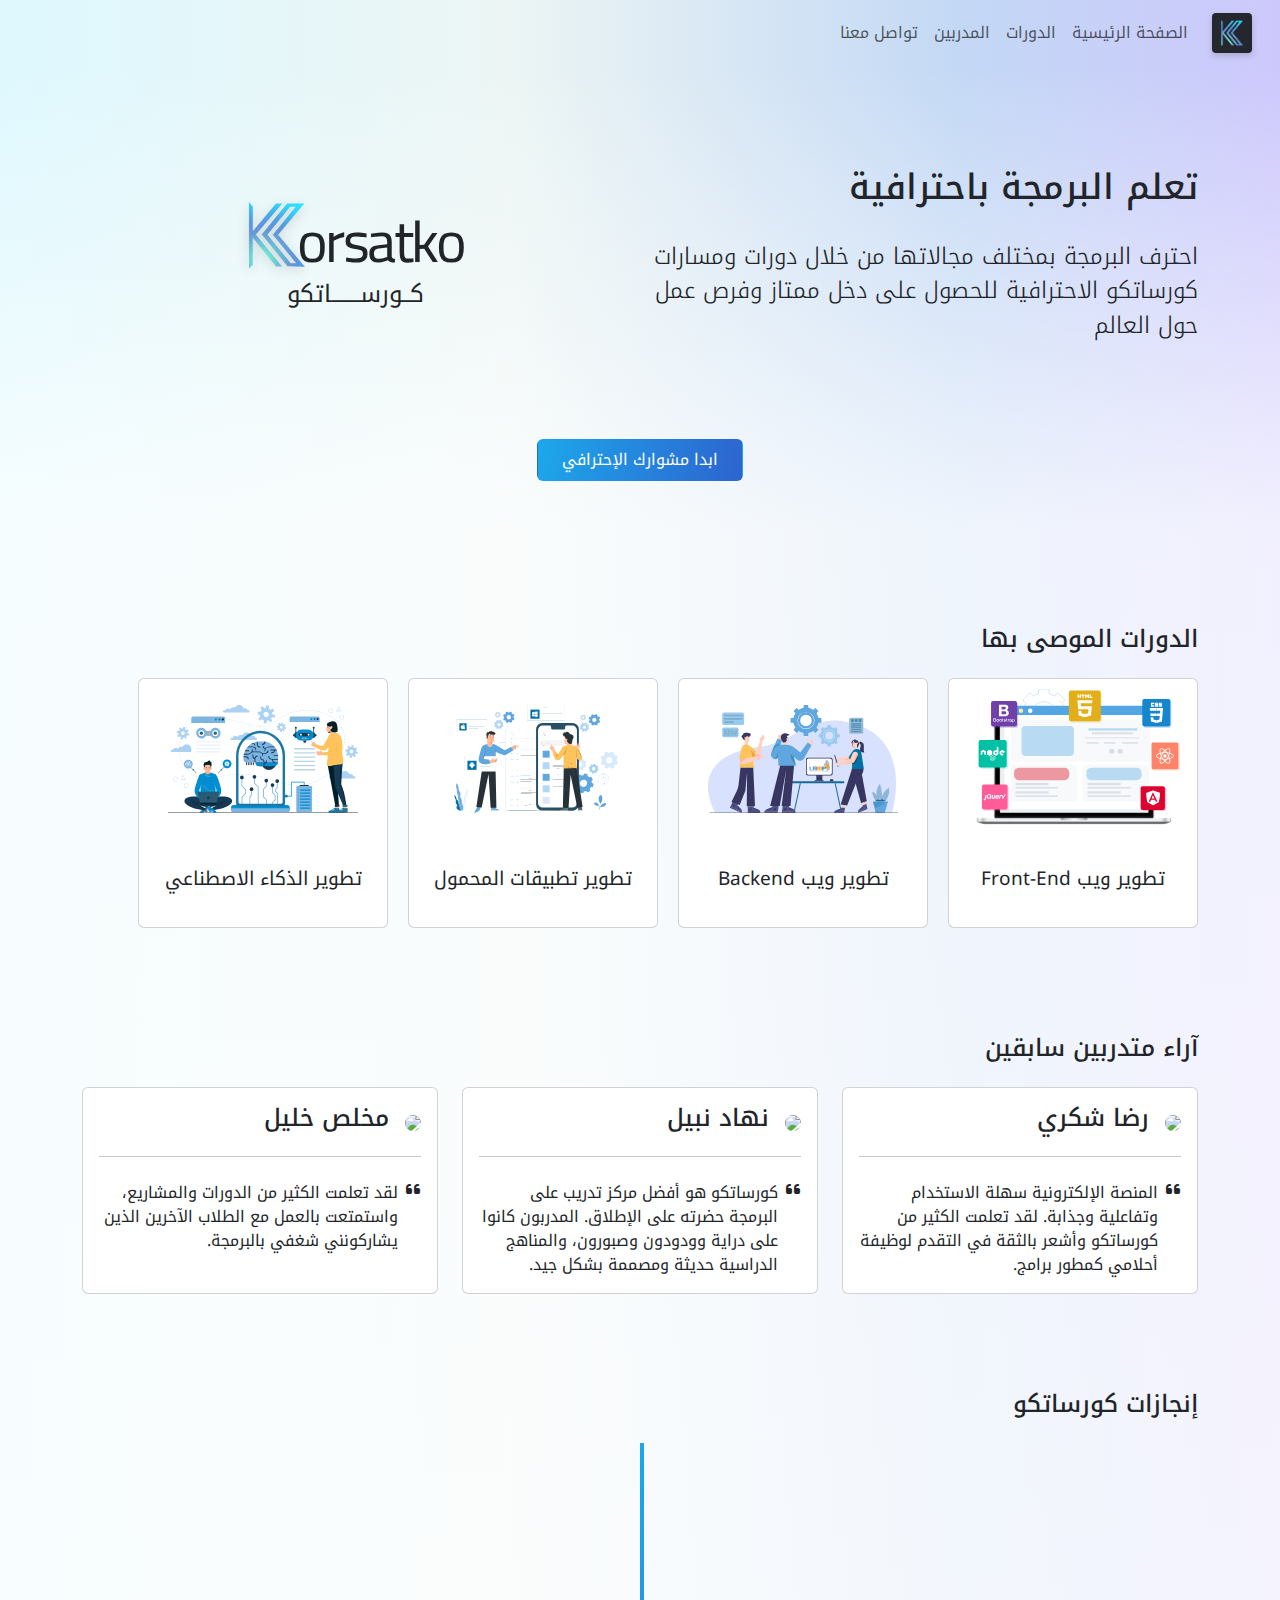
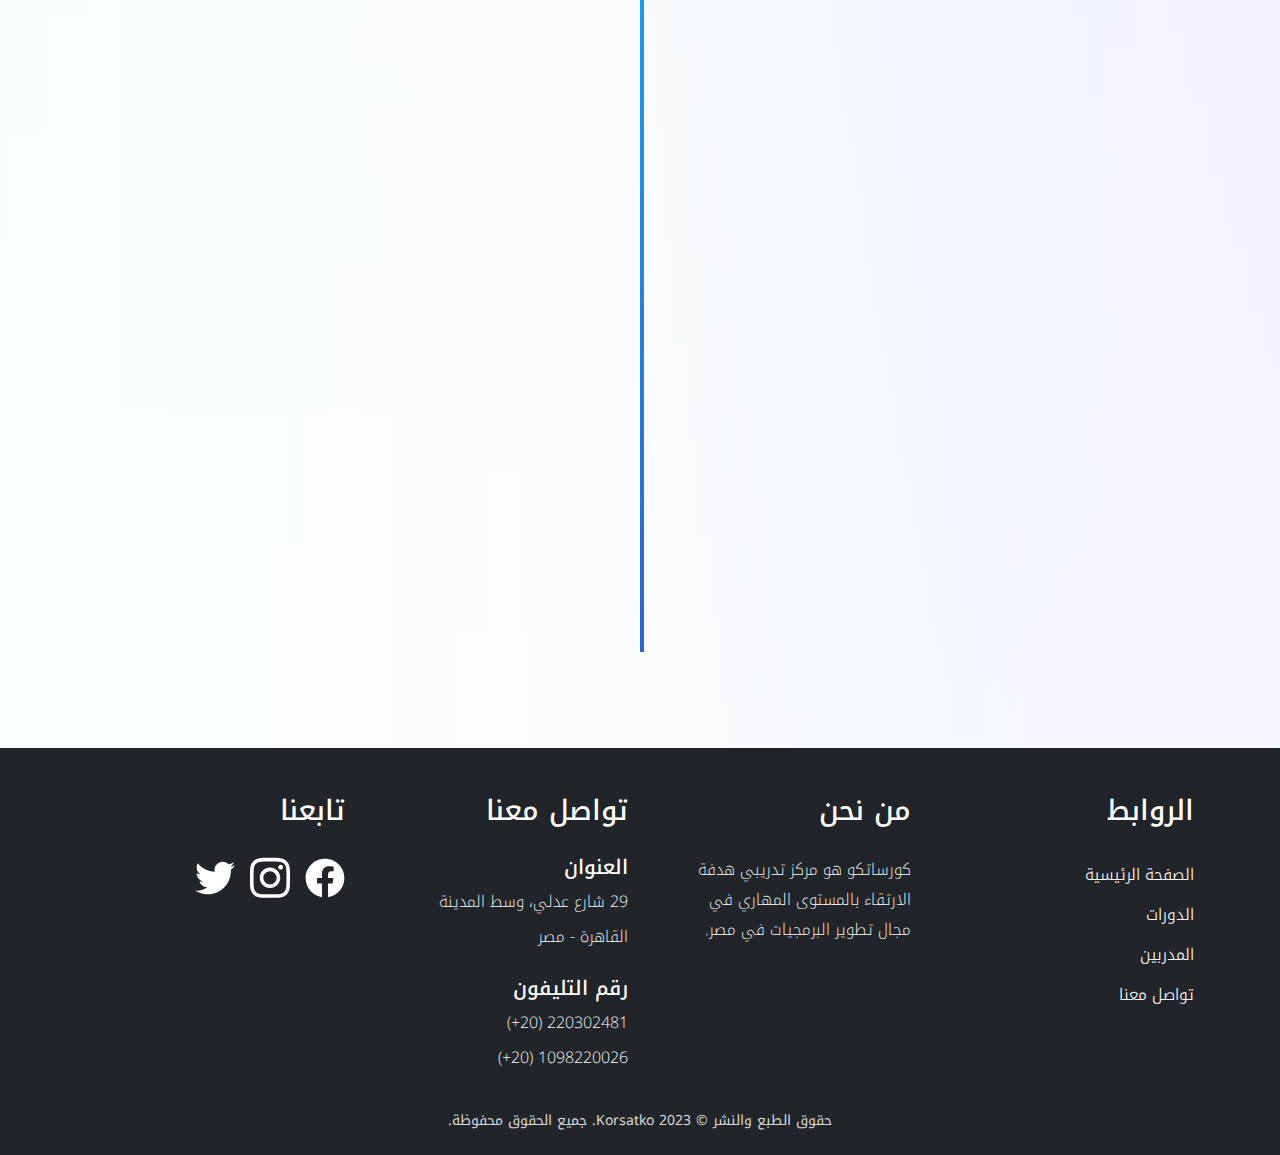
==== commit 9302f97f: "Added achievements to Home" ====
--- a/index.html
+++ b/index.html
@@ -229,6 +229,58 @@
                                 </div>
                             </div>
                         </div>
+                    </div>
+                </div>
+
+                <div class="mt-5 pt-5 mb-4">
+                    <h4>إنجازات كورساتكو</h4>
+                </div>
+                
+                <div class="all">
+                    <div class="timeline">
+                        <div class="center-line"></div>
+
+                        <div class="container-achi left-container">
+                            <img src="img/achie-img/success.png">
+                            <div class="text-box">
+                                <h4>جائزة أفضل برنامج تدريبي</h4>
+                                <small>2022-2023</small>
+                                <p>فاز كورساتكو في مسابقة أفضل برنامج تدريبي على مستوى جمهورية مصر العربية
+                                    بالمرتبة الأولى.
+                                </p>
+                                <span class="left-container-arrow"></span>
+                            </div>
+                        </div>
+                        <div class="container-achi right-container">
+                            <img src="img/achie-img/growth.png">
+                            <div class="text-box">
+                                <h4>آلاف المتدربين</h4>
+                                <small>2022-2023</small>
+                                <p>تم تدريب ما يعادل خمسة آلاف متدرب ليكونوا خبراء ومتمكنين في مجالاتهم ومازال العدد في
+                                    تزايد.</p>
+                                <span class="right-container-arrow"></span>
+                            </div>
+                        </div>
+                        <div class="container-achi left-container">
+                            <img src="img/achie-img/success (1).png">
+                            <div class="text-box">
+                                <h4> إمتياز متدربينا</h4>
+                                <small>2022-2023</small>
+                                <p>أغلب متدربينا بعد الإنتهاء من الدورة في مجال معين يتم توظيفه من قبل شركات كبيرة </p>
+                                <span class="left-container-arrow"></span>
+                            </div>
+                        </div>
+                        <div class="container-achi right-container">
+                            <img src="img/achie-img/badge.png">
+                            <div class="text-box">
+                                <h4> وسام الإعتماد</h4>
+                                <small>2022-2023</small>
+                                <p>إستلم كورساتكو وسام الإعتماد من وزارة التربية والتعليم لتميزها في المواد التدريبيه
+                                    وشموليتها في المواضيع وكثرة التدريب العملي </p>
+                                <span class="right-container-arrow"></span>
+                            </div>
+                        </div>
+
                     </div>
                 </div>
             </div>
--- a/css/style.css
+++ b/css/style.css
@@ -121,6 +121,7 @@
     min-height: 250px;
     margin: 10px;
 }
+
 .card-fixed.small {
     width: 200px;
     min-height: 200px;
@@ -137,6 +138,7 @@
     justify-content: center;
     align-items: center;
 }
+
 .small .card-image {
     height: 120px;
     padding: 20px 30px 0;
@@ -187,6 +189,7 @@
 .scale-on-hover {
     transition: all 0.15s ease-in-out;
 }
+
 .scale-on-hover:hover {
     transform: scale(1.07);
 }
@@ -201,6 +204,7 @@
     font-size: 16px;
     padding: 8px 0;
 }
+
 .footer a.nav-link:hover {
     color: #aaa;
 }
@@ -328,7 +332,7 @@
     --profile-width: 50px;
 }
 
-.sidebar-wrapper + .page-wrapper {
+.sidebar-wrapper+.page-wrapper {
     margin-left: var(--sidebar-width) !important;
 }
 
@@ -448,12 +452,12 @@
         --sidebar-width: 50px;
         --profile-width: 38px;
     }
-    
-    .sidebar-wrapper + .page-wrapper {
+
+    .sidebar-wrapper+.page-wrapper {
         margin-bottom: var(--sidebar-width) !important;
         margin-left: 0 !important;
     }
-    
+
     .sidebar {
         position: fixed;
         top: initial;
@@ -469,7 +473,7 @@
         background-color: #43444F;
         color: white;
     }
-    
+
     .sidebar-item {
         height: var(--sidebar-width);
         width: initial;
@@ -479,35 +483,35 @@
         justify-content: center;
         filter: inherit;
     }
-    
+
     .sidebar .nav {
         flex-direction: row !important;
     }
-    
+
     .sidebar .icon {
         display: flex;
         flex-direction: column;
         align-items: center;
         justify-content: center;
     }
-    
+
     .sidebar .icon svg {
         height: calc(var(--profile-width) - 9px);
     }
-    
+
     .sidebar-item .title {
         font-size: 9px;
         font-weight: 500;
     }
-    
+
     a.sidebar-item.active {
         background-color: rgba(0, 0, 0, 0.16);
     }
-    
+
     a.sidebar-item:hover:not(.active) {
         background-color: rgba(255, 255, 255, 0.05);
     }
-    
+
     .profile .dropdown-menu {
         position: fixed !important;
         bottom: var(--sidebar-width) !important;
@@ -516,7 +520,7 @@
         transform: none !important;
         margin: 8px !important;
     }
-    
+
     .profile .dropdown-header {
         background-color: #7A7C94;
         color: white;
@@ -528,4 +532,184 @@
 
 .avatar img {
     width: 100px;
+}
+
+/* Achievements Line */
+
+.all {
+    box-sizing: border-box;
+}
+
+.timeline {
+    position: relative;
+    max-width: 1200px;
+    margin: 0 auto;
+
+}
+
+.container-achi {
+    padding: 10px 50px;
+    position: relative;
+    width: 50%;
+    animation: movedown 1s linear forwards;
+    opacity: 0;
+    text-align: right;
+}
+
+@keyframes movedown {
+    0% {
+        opacity: 1;
+        transform: translateY(-30px);
+    }
+
+    100% {
+        opacity: 1;
+        transform: translateY(0px);
+    }
+}
+
+.container-achi:nth-child(2) {
+    animation-delay: 0s;
+}
+
+.container-achi:nth-child(3) {
+    animation-delay: 2s;
+}
+
+.container-achi:nth-child(4) {
+    animation-delay: 3s;
+}
+
+.container-achi:nth-child(5) {
+    animation-delay: 4s;
+}
+
+.text-box {
+    padding: 20px 30px;
+    background: white;
+    position: relative;
+    border-radius: 6px;
+    font-size: 15px;
+    border: 1px solid var(--bs-primary);
+}
+
+.left-container {
+    left: -50%;
+}
+
+.right-container {
+    left: 0;
+}
+
+.container-achi img {
+    position: absolute;
+    width: 50px;
+    border-radius: 50%;
+    left: -20px;
+    top: 32px;
+    z-index: 10;
+    background-color: white;
+}
+
+.left-container img {
+    right: -20px;
+}
+
+.timeline .center-line {
+    position: absolute;
+    height: 100%;
+    width: 4px;
+    background: linear-gradient(110deg, #1DA7EA, #2D64CF);
+    left: 50%;
+    animation: moveline 6s linear forwards;
+}
+
+@keyframes moveline {
+    0% {
+        height: 0;
+    }
+
+    100% {
+        height: 100%;
+    }
+}
+
+.text-box small {
+    display: inline-block;
+    margin-bottom: 15px;
+}
+
+.left-container-arrow {
+    height: 0;
+    width: 0;
+    position: absolute;
+    top: 28px;
+    z-index: 1;
+    border-top: 15px solid transparent;
+    border-bottom: 15px solid transparent;
+    border-left: 15px solid var(--bs-primary);
+    right: -15px;
+}
+
+.right-container-arrow {
+    height: 0;
+    width: 0;
+    position: absolute;
+    top: 28px;
+    z-index: 1;
+    border-top: 15px solid transparent;
+    border-bottom: 15px solid transparent;
+    border-right: 15px solid var(--bs-primary);
+    left: -15px;
+}
+
+@media screen and (max-width: 992px) {
+    .timeline {
+        margin: 0 auto;
+    }
+
+    .timeline .center-line {
+        right: 31px;
+    }
+
+    .container-achi {
+        width: 100%;
+        padding-right: 80px;
+        padding-left: 25px;
+    }
+
+    .text-box {
+        font-size: 13px;
+    }
+
+    .text-box small {
+        margin-bottom: 10px;
+    }
+
+    .right-container,
+    .left-container {
+        left: 0;
+    }
+
+    .left-container img,
+    .right-container img {
+        right: 10px;
+    }
+
+    .left-container img {
+        left: 376px;
+    }
+
+    .right-container-arrow {
+        border-left: 15px solid var(--bs-primary);
+        border-right: 0;
+        right: -15px;
+    }
+
+    .left-container-arrow {
+        transform: scale(-1, 1);
+        left: 332px;
+        border-right: 15px solid var(--bs-primary);
+        border-left: 0;
+    }
 }